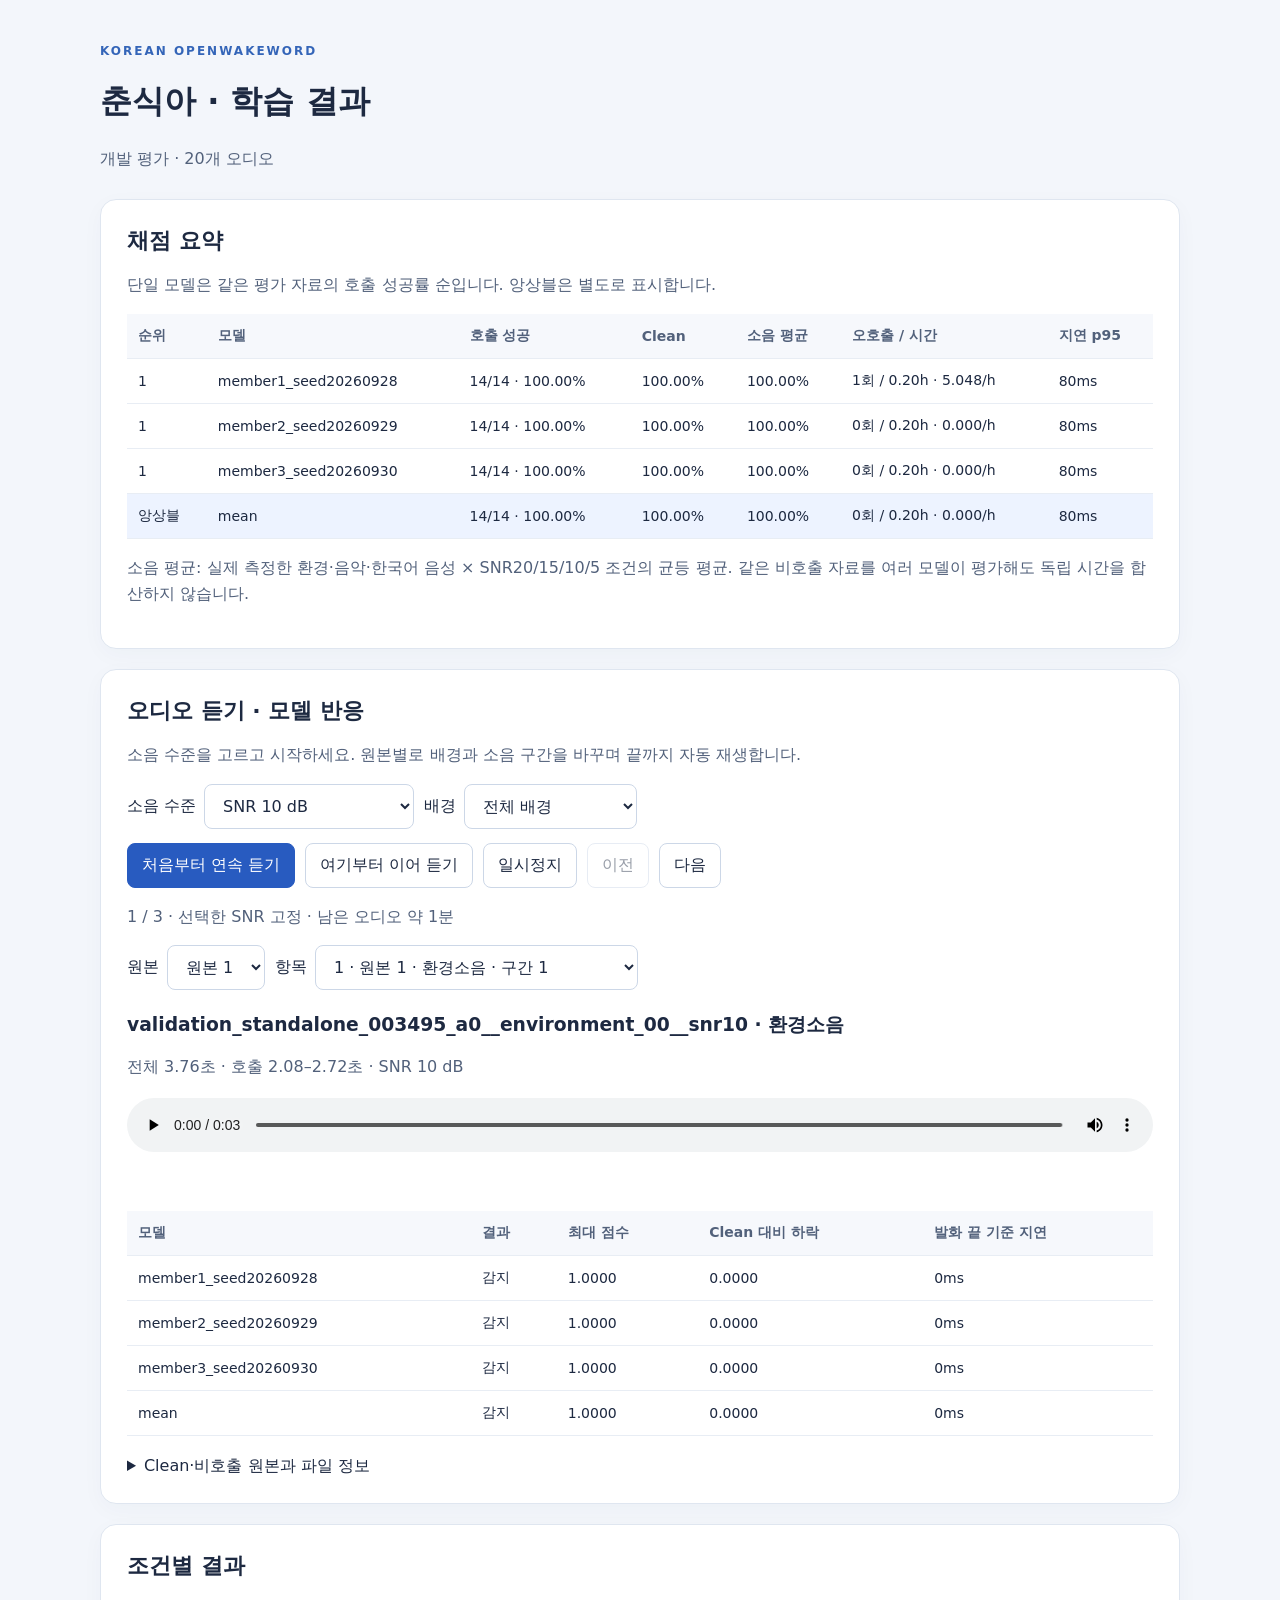
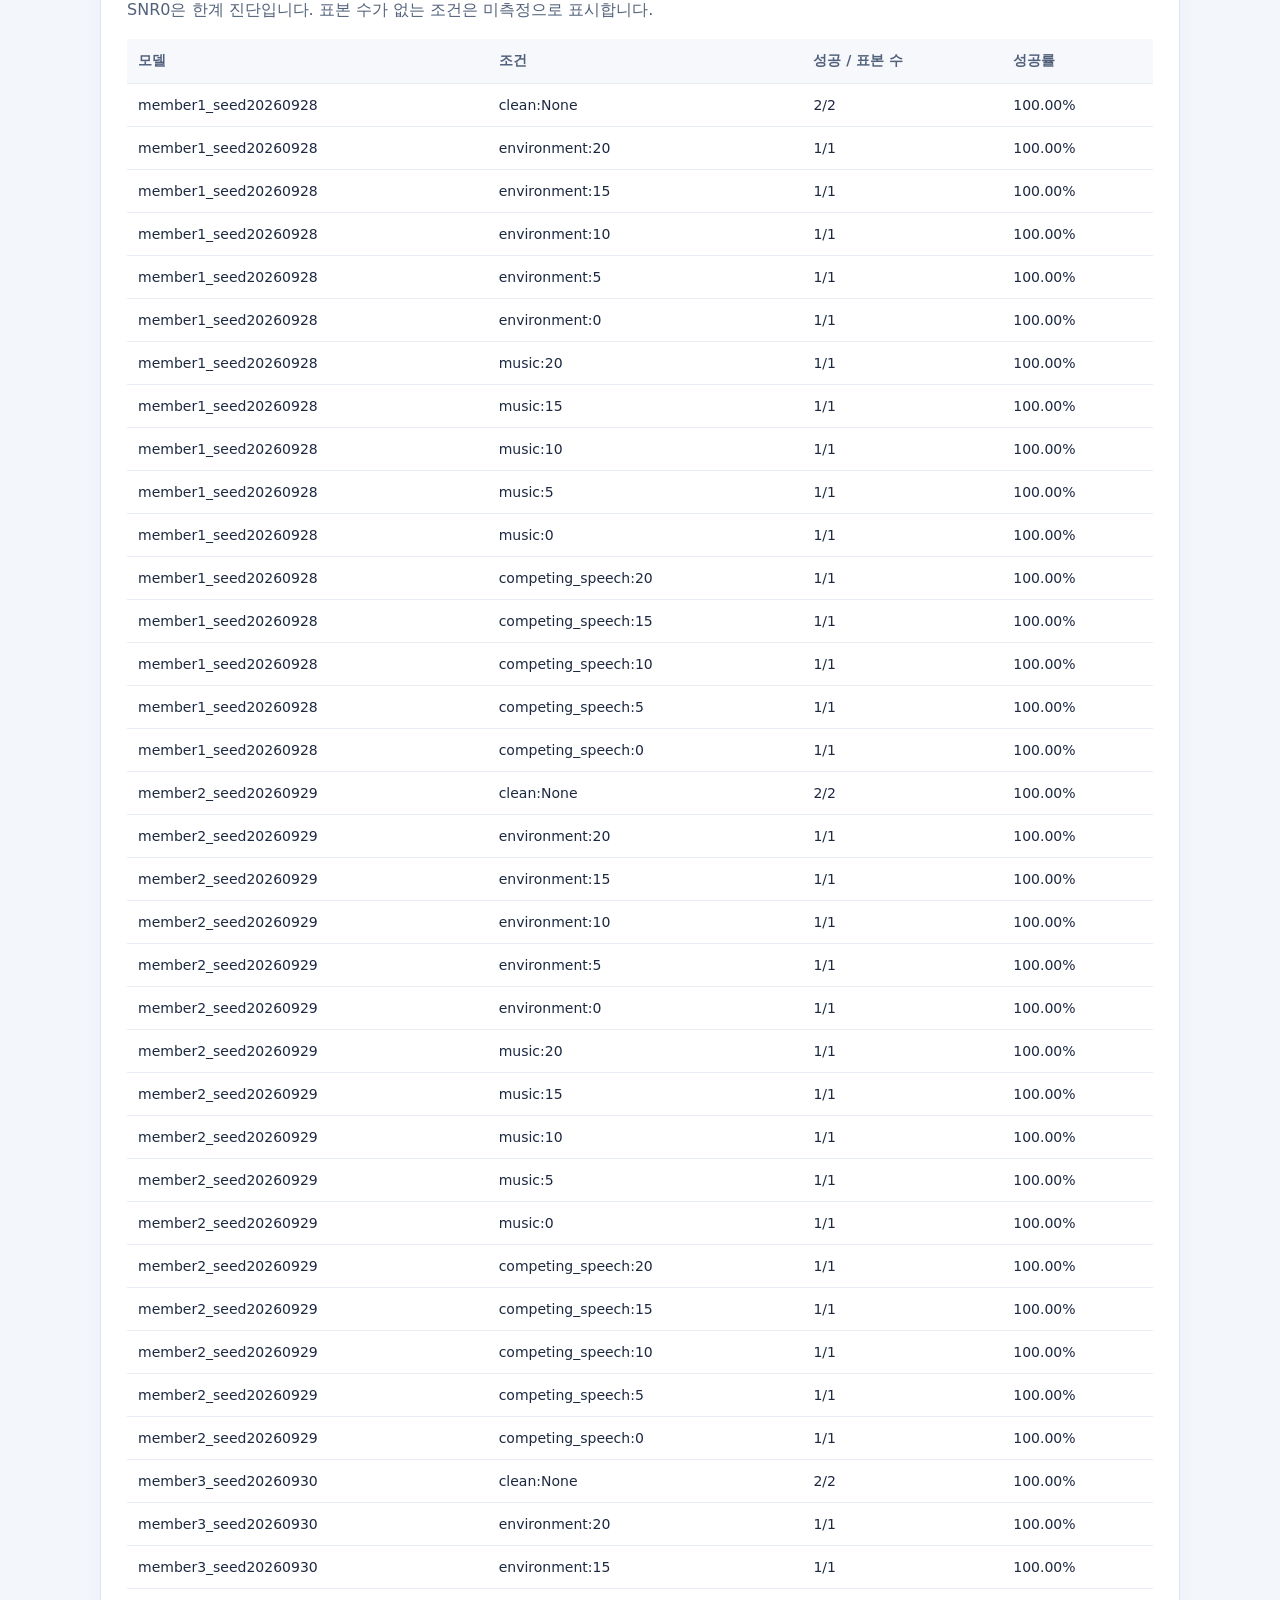
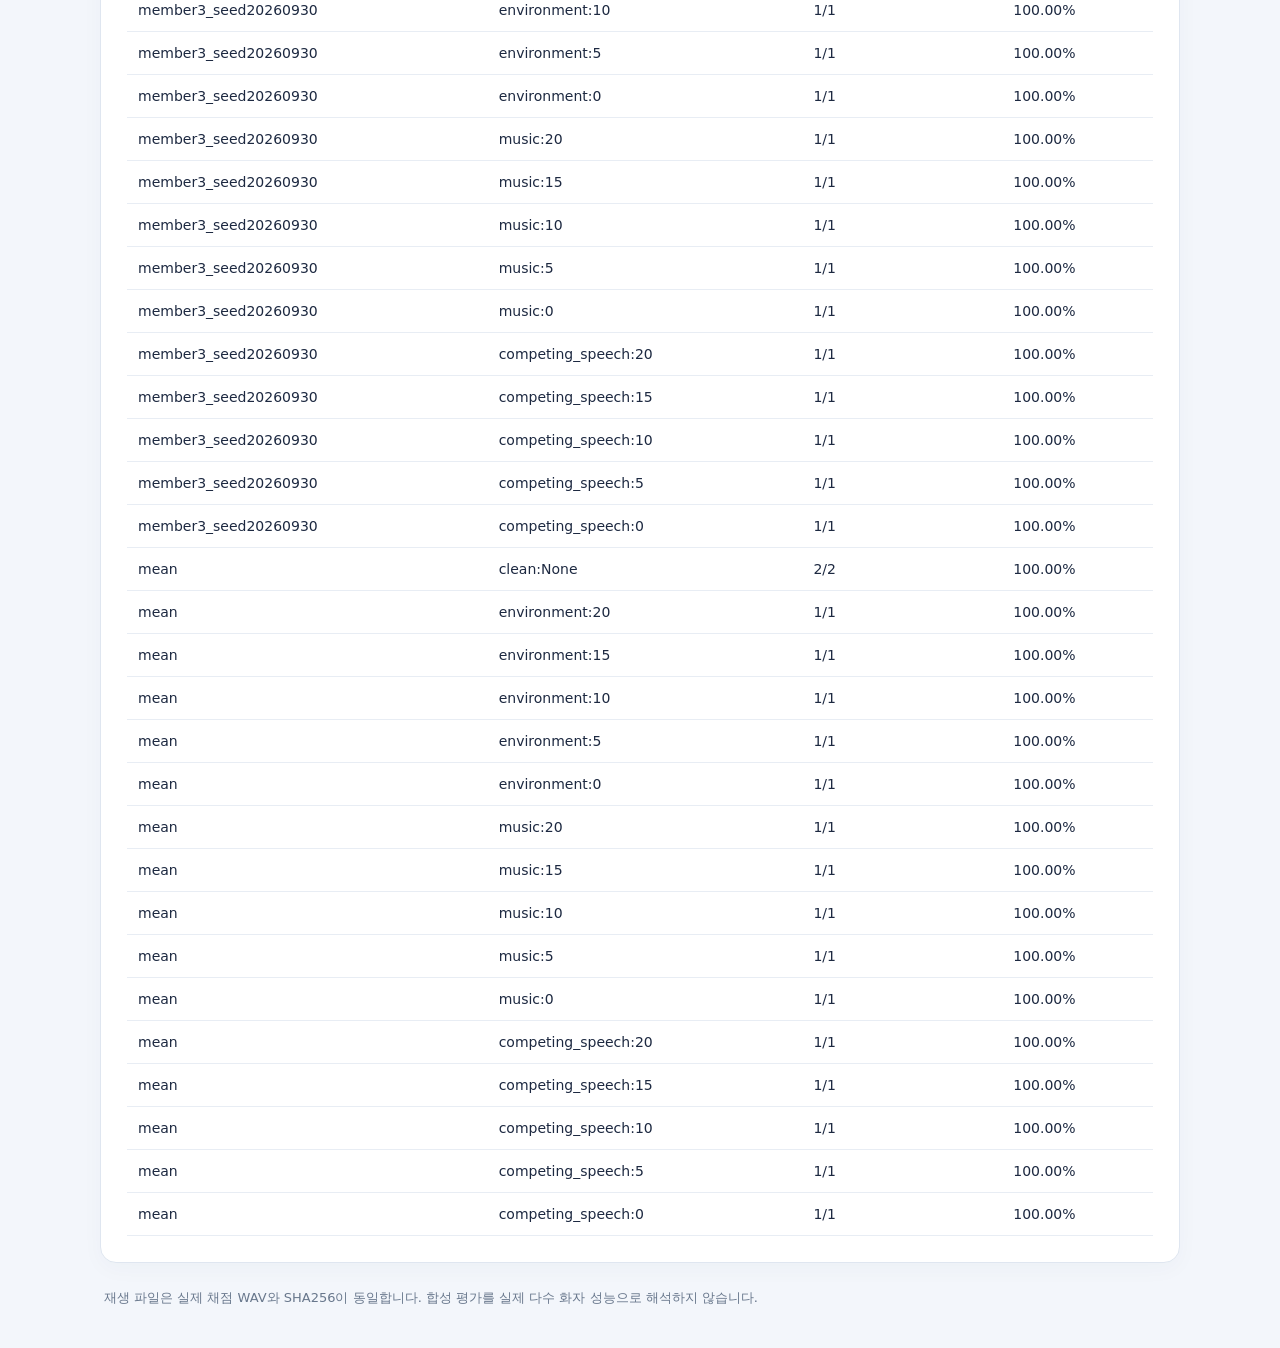
==== examples/library_demo_site/index.html @ 81d1f007 "Publish Korean openWakeWord training library v0.3.0 Include Qwen-only wakeword generation, pinned pu" ====
<!doctype html>
<html lang="ko"><head><meta charset="utf-8"><meta name="viewport" content="width=device-width,initial-scale=1"><title>한국어 호출어 학습 결과</title><link rel="stylesheet" href="results.css"></head>
<body><main><header><span class="eyebrow">KOREAN OPENWAKEWORD</span><h1 id="title">학습 결과</h1><p id="scope"></p></header>
<section><h2>채점 요약</h2><p>단일 모델은 같은 평가 자료의 호출 성공률 순입니다. 앙상블은 별도로 표시합니다.</p><div class="scroll"><table id="summary"><thead><tr><th>순위</th><th>모델</th><th>호출 성공</th><th>Clean</th><th>소음 평균</th><th>오호출 / 시간</th><th>지연 p95</th></tr></thead><tbody></tbody></table></div><p id="denominators"></p></section>
<section><h2>오디오 듣기 · 모델 반응</h2><p>소음 수준을 고르고 시작하세요. 원본별로 배경과 소음 구간을 바꾸며 끝까지 자동 재생합니다.</p>
<div class="controls"><label>소음 수준 <select id="snr"></select></label><label>배경 <select id="category"><option value="all">전체 배경</option><option value="environment">환경소음</option><option value="music">음악·전자음</option><option value="competing_speech">한국어 대화·방송</option></select></label></div>
<div class="controls"><button id="start" class="primary">처음부터 연속 듣기</button><button id="resume">여기부터 이어 듣기</button><button id="pause">일시정지</button><button id="prev">이전</button><button id="next">다음</button></div>
<p id="queue"></p><div class="controls"><label>원본 <select id="original"></select></label><label>항목 <select id="item"></select></label></div>
<h3 id="clipTitle"></h3><p id="clipInfo"></p><audio id="audio" controls preload="metadata"></audio><p id="playState" role="status"></p>
<div class="scroll"><table id="responses"><thead><tr><th>모델</th><th>결과</th><th>최대 점수</th><th>Clean 대비 하락</th><th>발화 끝 기준 지연</th></tr></thead><tbody></tbody></table></div>
<details><summary>Clean·비호출 원본과 파일 정보</summary><select id="extra"><option value="">추가 자료 선택</option></select><p><a id="download">채점한 WAV 내려받기</a></p><code id="hash"></code></details></section>
<section><h2>조건별 결과</h2><p>SNR0은 한계 진단입니다. 표본 수가 없는 조건은 미측정으로 표시합니다.</p><div class="scroll"><table id="conditions"><thead><tr><th>모델</th><th>조건</th><th>성공 / 표본 수</th><th>성공률</th></tr></thead><tbody></tbody></table></div></section>
<footer>재생 파일은 실제 채점 WAV와 SHA256이 동일합니다. 합성 평가를 실제 다수 화자 성능으로 해석하지 않습니다.</footer>
</main><script src="results-data.js"></script><script src="results.js"></script></body></html>
---- examples/library_demo_site/results.css ----
:root{font-family:system-ui,-apple-system,"Malgun Gothic",sans-serif;color:#1d2941;background:#f3f6fb}body{margin:0}main{max-width:1080px;margin:40px auto;padding:0 22px}header{margin-bottom:28px}.eyebrow{font-size:12px;letter-spacing:2px;color:#3465b8;font-weight:700}h1{font-size:32px}h2{font-size:22px;margin:0 0 12px}h3{margin:22px 0 8px}p{line-height:1.6;color:#52617b}section{background:#fff;border:1px solid #dfe6f0;border-radius:16px;padding:26px;margin:20px 0;box-shadow:0 6px 22px #28395708}.controls{display:flex;flex-wrap:wrap;gap:10px;align-items:center;margin:14px 0}button,select{padding:11px 14px;border:1px solid #ccd7e7;border-radius:8px;background:white;color:#1d2941;font:inherit}button{cursor:pointer}button.primary{background:#285bc0;color:white;border-color:#285bc0}button:disabled{opacity:.45;cursor:default}label{display:flex;gap:8px;align-items:center}audio{display:block;width:100%;margin:18px 0}.scroll{overflow:auto}table{border-collapse:collapse;width:100%;font-size:14px;text-align:left}th,td{padding:13px 11px;border-bottom:1px solid #e8edf4;white-space:nowrap}th{background:#f6f8fc;color:#52617b}tr.ensemble{background:#edf3ff}code{font-size:12px;overflow-wrap:anywhere}details{margin-top:20px}footer{font-size:13px;line-height:1.6;color:#68778c;margin:25px 4px}#playState{min-height:25px;color:#285bc0}#item{max-width:390px}@media(max-width:600px){main{margin:24px auto;padding:0 12px}section{padding:18px}h1{font-size:27px}.controls label{flex-wrap:wrap}}
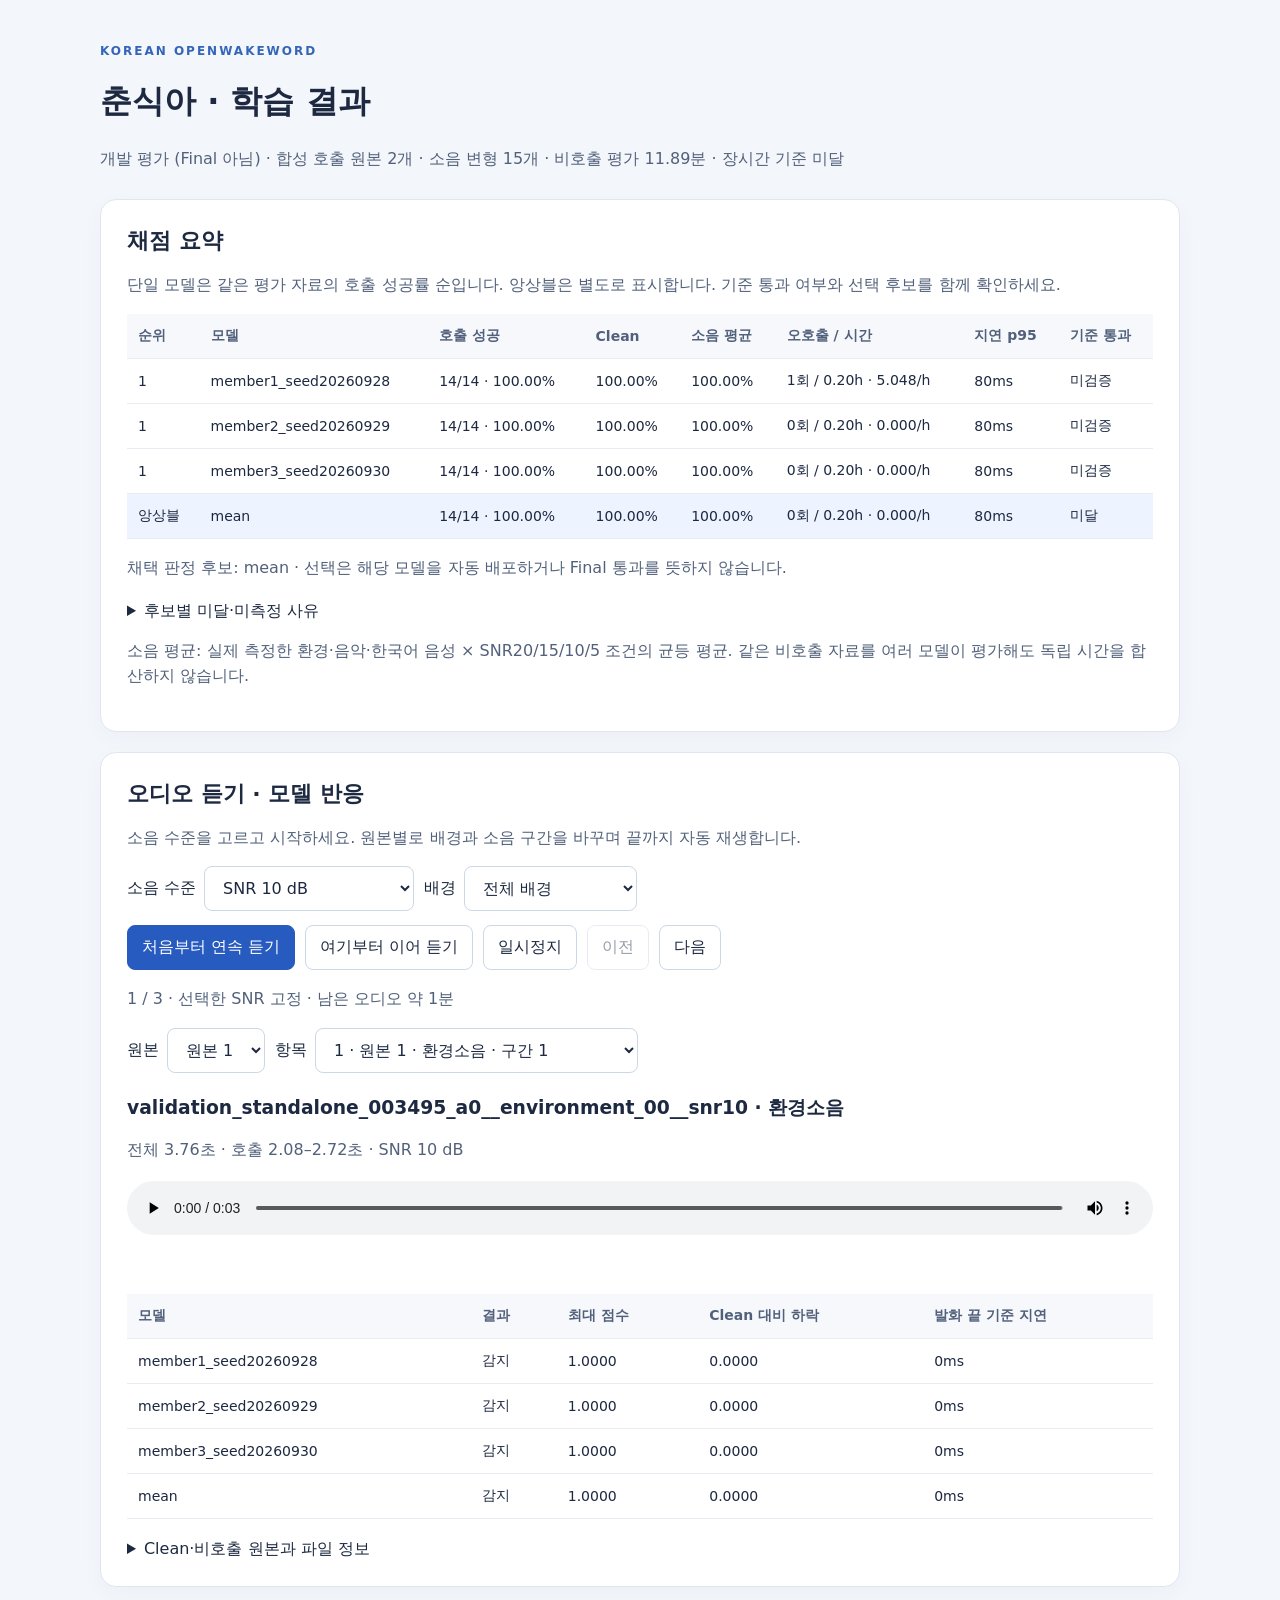
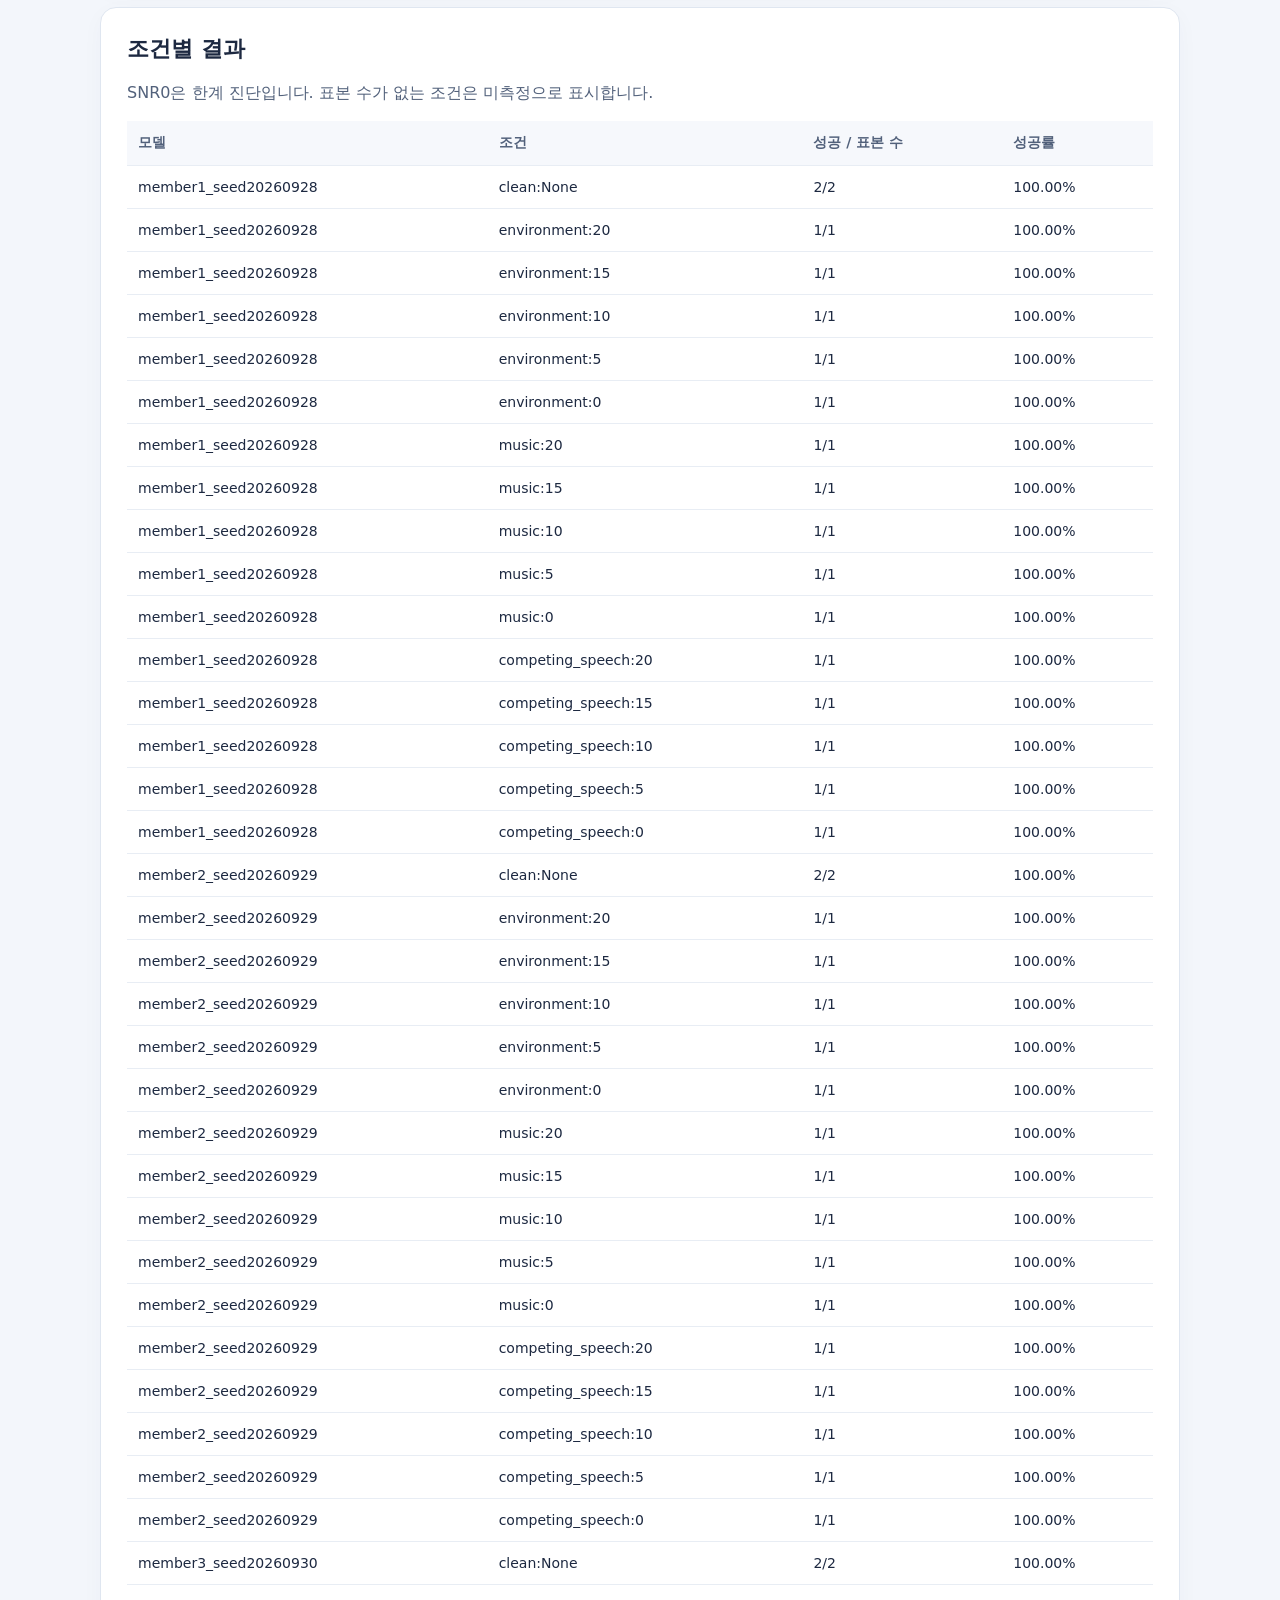
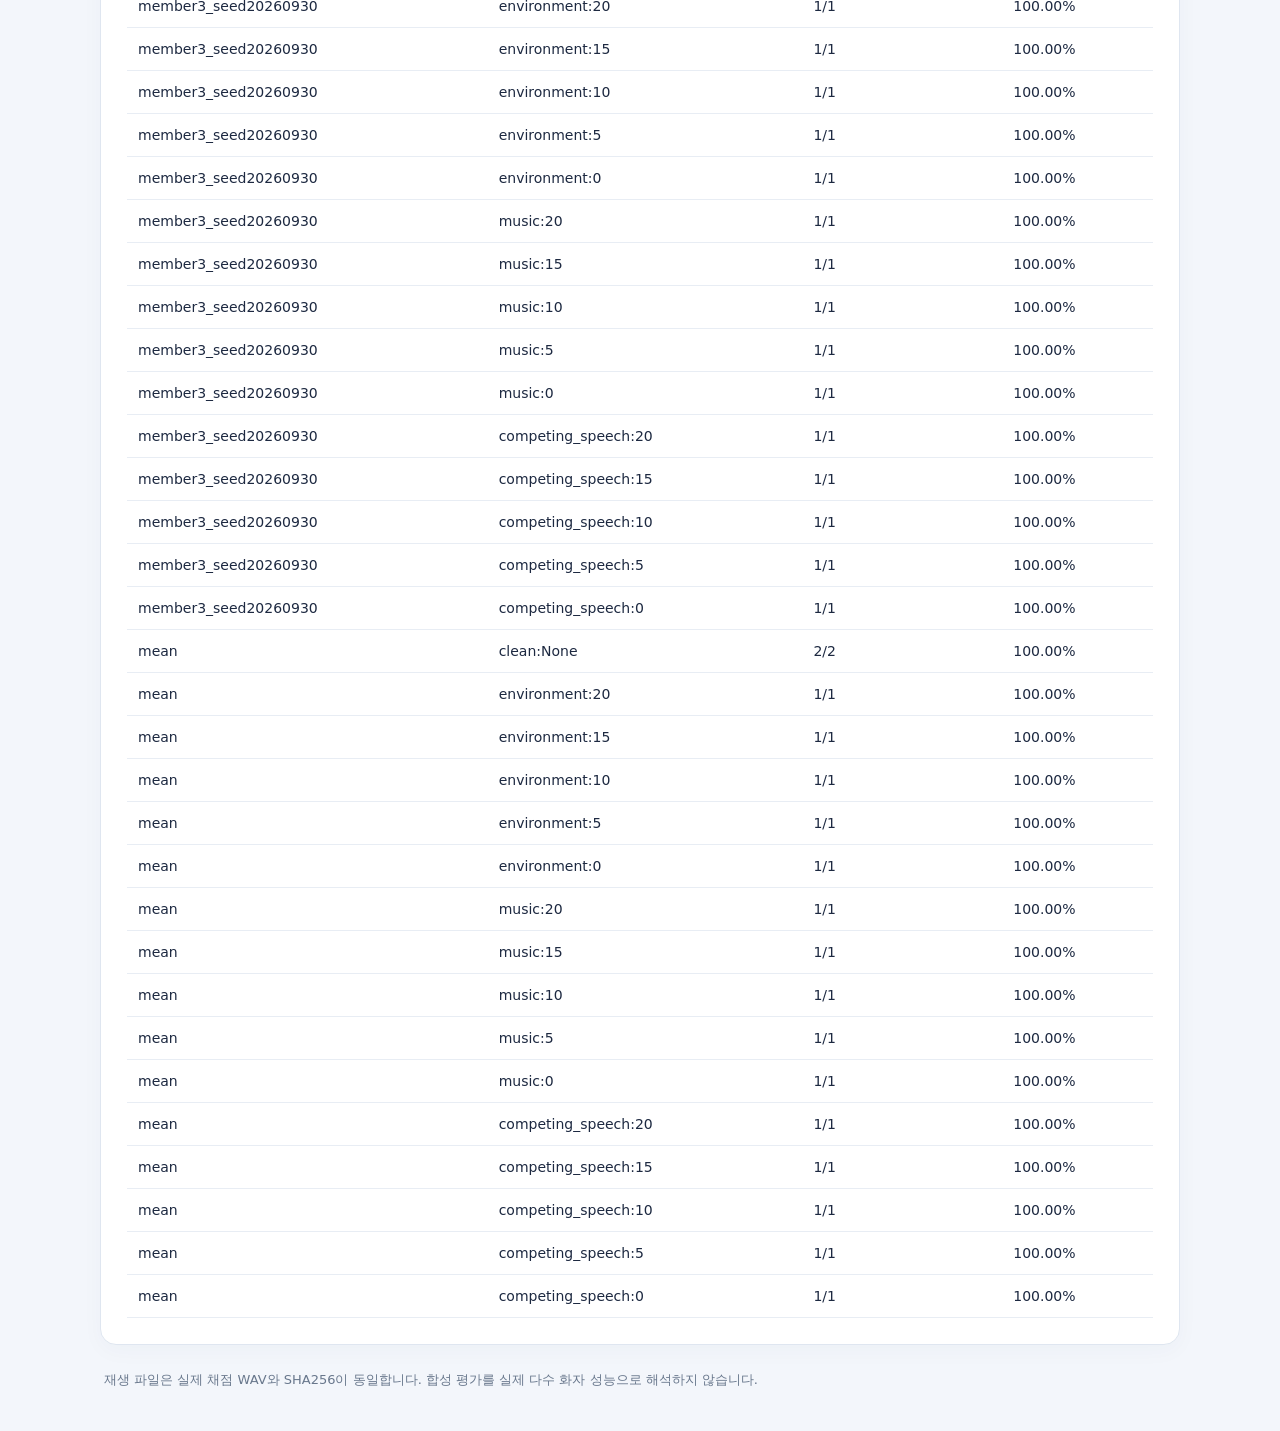
==== commit 5401d05f: "Release 0.4.0: automate data preparation and explicit model selection Prepare public recordings from" ====
--- a/examples/library_demo_site/index.html
+++ b/examples/library_demo_site/index.html
@@ -1,7 +1,7 @@
 <!doctype html>
 <html lang="ko"><head><meta charset="utf-8"><meta name="viewport" content="width=device-width,initial-scale=1"><title>한국어 호출어 학습 결과</title><link rel="stylesheet" href="results.css"></head>
 <body><main><header><span class="eyebrow">KOREAN OPENWAKEWORD</span><h1 id="title">학습 결과</h1><p id="scope"></p></header>
-<section><h2>채점 요약</h2><p>단일 모델은 같은 평가 자료의 호출 성공률 순입니다. 앙상블은 별도로 표시합니다.</p><div class="scroll"><table id="summary"><thead><tr><th>순위</th><th>모델</th><th>호출 성공</th><th>Clean</th><th>소음 평균</th><th>오호출 / 시간</th><th>지연 p95</th></tr></thead><tbody></tbody></table></div><p id="denominators"></p></section>
+<section><h2>채점 요약</h2><p>단일 모델은 같은 평가 자료의 호출 성공률 순입니다. 앙상블은 별도로 표시합니다. 기준 통과 여부와 선택 후보를 함께 확인하세요.</p><div class="scroll"><table id="summary"><thead><tr><th>순위</th><th>모델</th><th>호출 성공</th><th>Clean</th><th>소음 평균</th><th>오호출 / 시간</th><th>지연 p95</th><th>기준 통과</th></tr></thead><tbody></tbody></table></div><p id="candidateStatus"></p><details><summary>후보별 미달·미측정 사유</summary><div id="candidateReasons"></div></details><p id="denominators"></p></section>
 <section><h2>오디오 듣기 · 모델 반응</h2><p>소음 수준을 고르고 시작하세요. 원본별로 배경과 소음 구간을 바꾸며 끝까지 자동 재생합니다.</p>
 <div class="controls"><label>소음 수준 <select id="snr"></select></label><label>배경 <select id="category"><option value="all">전체 배경</option><option value="environment">환경소음</option><option value="music">음악·전자음</option><option value="competing_speech">한국어 대화·방송</option></select></label></div>
 <div class="controls"><button id="start" class="primary">처음부터 연속 듣기</button><button id="resume">여기부터 이어 듣기</button><button id="pause">일시정지</button><button id="prev">이전</button><button id="next">다음</button></div>
@@ -11,4 +11,4 @@
 <details><summary>Clean·비호출 원본과 파일 정보</summary><select id="extra"><option value="">추가 자료 선택</option></select><p><a id="download">채점한 WAV 내려받기</a></p><code id="hash"></code></details></section>
 <section><h2>조건별 결과</h2><p>SNR0은 한계 진단입니다. 표본 수가 없는 조건은 미측정으로 표시합니다.</p><div class="scroll"><table id="conditions"><thead><tr><th>모델</th><th>조건</th><th>성공 / 표본 수</th><th>성공률</th></tr></thead><tbody></tbody></table></div></section>
 <footer>재생 파일은 실제 채점 WAV와 SHA256이 동일합니다. 합성 평가를 실제 다수 화자 성능으로 해석하지 않습니다.</footer>
-</main><script src="results-data.js"></script><script src="results.js"></script></body></html>
+</main><script src="results-data.js"></script><script src="results_scope.js"></script><script src="results.js"></script></body></html>
